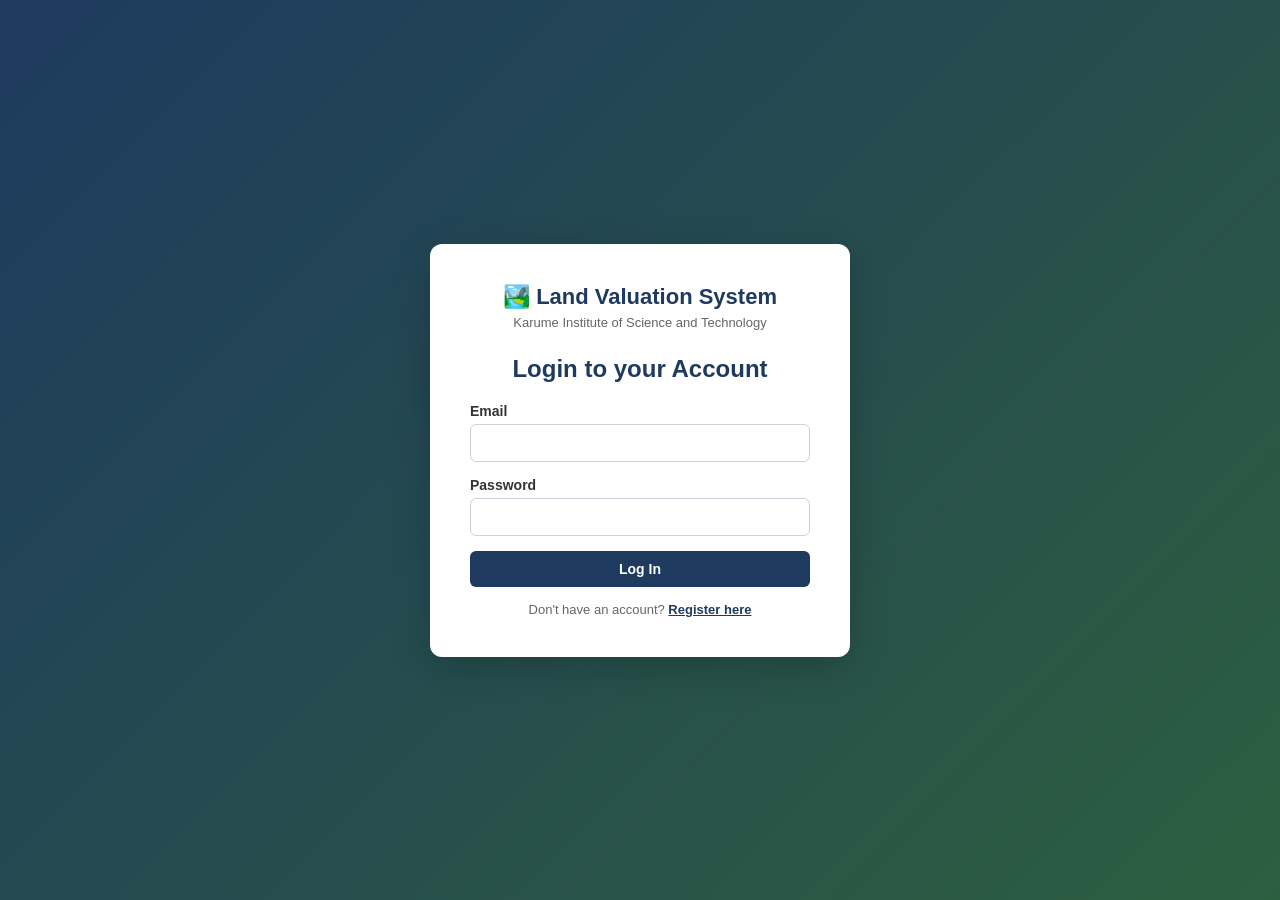
==== index.html @ 7e34d481 "first changes" ====
<!DOCTYPE html>
<html lang="en">
<head>
  <meta charset="UTF-8">
  <meta name="viewport" content="width=device-width, initial-scale=1.0">
  <title>Login — Land Valuation System</title>
  <link rel="stylesheet" href="css/style.css">
</head>
<body>

<div class="auth-wrap">
  <div class="auth-card">
    <div class="auth-logo">
      <h1>🏞️ Land Valuation System</h1>
      <p>Karume Institute of Science and Technology</p>
    </div>
    <h2>Login to your Account</h2>

    <div id="alertContainer"></div>

  
    <form id="loginForm">
      <div class="form-group">
        <label>Email</label>
        <input type="email" id="loginEmail" required>
      </div>
      <div class="form-group">
        <label>Password</label>
        <input type="password" id="loginPassword" required>
      </div>
      <button type="submit" class="btn btn-primary btn-block">Log In</button>
    </form>
    <div class="auth-switch">
      Don't have an account? <a href="register.html">Register here</a>
    </div>
  </div>
</div>

<script src="js/app.js"></script>
<script>
  // Demo account auto-fill
  document.querySelectorAll('[data-demo]').forEach(el => {
    el.addEventListener('click', () => {
      document.getElementById('loginEmail').value = el.dataset.demo;
      document.getElementById('loginPassword').value = '1234';
    });
  });

  // Login form submit
  document.getElementById('loginForm').addEventListener('submit', async (e) => {
    e.preventDefault();
    const email    = document.getElementById('loginEmail').value.trim();
    const password = document.getElementById('loginPassword').value;
    const alertBox = document.getElementById('alertContainer');

    const data = await apiPost('login.php', { email, password });
    if (data.success) {
      window.location.href = 'dashboard.html';
    } else {
      showAlert(alertBox, 'error', data.message || 'Login failed.');
    }
  });

  // If already logged in, redirect
  apiGet('get_current_user.php').then(d => {
    if (d.success) window.location.href = 'dashboard.html';
  });
</script>
</body>
</html>
---- css/style.css ----
/* ============================================================
   LAND VALUATION MANAGEMENT SYSTEM - MAIN STYLESHEET
   ============================================================ */

* { box-sizing: border-box; margin: 0; padding: 0; }
body {
  font-family: 'Segoe UI', Tahoma, sans-serif;
  background: #f3f5f9;
  color: #222;
  min-height: 100vh;
}

/* ===== AUTH PAGES ===== */
.auth-wrap {
  min-height: 100vh;
  display: flex;
  align-items: center;
  justify-content: center;
  background: linear-gradient(135deg, #1e3a5f 0%, #2d5f3f 100%);
  padding: 20px;
}
.auth-card {
  background: #fff;
  border-radius: 12px;
  padding: 40px;
  width: 100%;
  max-width: 420px;
  box-shadow: 0 10px 40px rgba(0,0,0,0.2);
}
.auth-logo { text-align: center; margin-bottom: 25px; }
.auth-logo h1 { color: #1e3a5f; font-size: 22px; margin-bottom: 5px; }
.auth-logo p { color: #666; font-size: 13px; }
.auth-card h2 { text-align: center; margin-bottom: 20px; color: #1e3a5f; }
.form-group { margin-bottom: 15px; }
.form-group label {
  display: block;
  margin-bottom: 5px;
  font-weight: 600;
  font-size: 14px;
  color: #333;
}
.form-group input, .form-group select, .form-group textarea {
  width: 100%;
  padding: 10px 12px;
  border: 1px solid #ccd2db;
  border-radius: 6px;
  font-size: 14px;
  font-family: inherit;
}
.form-group input:focus, .form-group select:focus, .form-group textarea:focus {
  outline: none;
  border-color: #1e3a5f;
  box-shadow: 0 0 0 3px rgba(30,58,95,0.1);
}
.btn {
  padding: 10px 20px;
  border: none;
  border-radius: 6px;
  cursor: pointer;
  font-size: 14px;
  font-weight: 600;
  transition: all 0.2s;
  text-decoration: none;
  display: inline-block;
}
.btn-primary { background: #1e3a5f; color: #fff; }
.btn-primary:hover { background: #2d5080; }
.btn-success { background: #2d5f3f; color: #fff; }
.btn-success:hover { background: #3d7f53; }
.btn-danger { background: #c0392b; color: #fff; }
.btn-danger:hover { background: #a93226; }
.btn-secondary { background: #6c757d; color: #fff; }
.btn-secondary:hover { background: #5a6268; }
.btn-block { width: 100%; }
.btn-sm { padding: 5px 10px; font-size: 12px; }
.auth-switch {
  text-align: center;
  margin-top: 15px;
  font-size: 13px;
  color: #666;
}
.auth-switch a {
  color: #1e3a5f;
  cursor: pointer;
  font-weight: 600;
  text-decoration: underline;
}
.demo-box {
  background: #fff8e1;
  border: 1px dashed #e0a800;
  padding: 10px;
  border-radius: 6px;
  margin-bottom: 15px;
  font-size: 12px;
  color: #6b5500;
}
.demo-box strong { color: #4a3b00; }
.demo-box code {
  background: #fff;
  padding: 1px 5px;
  border-radius: 3px;
  font-family: monospace;
  cursor: pointer;
}
.demo-box code:hover { background: #fff3c4; }

/* ===== MAIN APP LAYOUT ===== */
.app-layout {
  display: grid;
  grid-template-columns: 240px 1fr;
  grid-template-rows: 60px 1fr;
  grid-template-areas: "sidebar topbar" "sidebar main";
  min-height: 100vh;
}
.topbar {
  grid-area: topbar;
  background: #fff;
  border-bottom: 1px solid #e0e4eb;
  display: flex;
  align-items: center;
  justify-content: space-between;
  padding: 0 25px;
  box-shadow: 0 2px 4px rgba(0,0,0,0.03);
}
.topbar h1 { font-size: 17px; color: #1e3a5f; }
.user-chip { display: flex; align-items: center; gap: 10px; }
.user-avatar {
  width: 34px;
  height: 34px;
  border-radius: 50%;
  background: #1e3a5f;
  color: #fff;
  display: flex;
  align-items: center;
  justify-content: center;
  font-weight: 700;
  font-size: 13px;
}
.user-info { font-size: 13px; }
.user-info .name { font-weight: 600; }
.user-info .role {
  color: #6c757d;
  font-size: 11px;
  text-transform: uppercase;
}
.sidebar {
  grid-area: sidebar;
  background: #1e3a5f;
  color: #fff;
  padding: 20px 0;
}
.sidebar-brand {
  padding: 0 20px 20px;
  border-bottom: 1px solid rgba(255,255,255,0.1);
  margin-bottom: 15px;
}
.sidebar-brand h2 { font-size: 16px; font-weight: 700; }
.sidebar-brand p { font-size: 11px; opacity: 0.7; margin-top: 2px; }
.nav-item {
  padding: 11px 20px;
  cursor: pointer;
  font-size: 14px;
  display: flex;
  align-items: center;
  gap: 10px;
  border-left: 3px solid transparent;
  transition: all 0.2s;
  color: #fff;
  text-decoration: none;
}
.nav-item:hover { background: rgba(255,255,255,0.08); }
.nav-item.active {
  background: rgba(255,255,255,0.12);
  border-left-color: #f0b429;
  font-weight: 600;
}
.nav-icon { font-size: 16px; }
.main {
  grid-area: main;
  padding: 25px;
  overflow-y: auto;
}
.page-header { margin-bottom: 20px; }
.page-header h1 { color: #1e3a5f; font-size: 22px; margin-bottom: 5px; }
.page-header p { color: #6c757d; font-size: 13px; }

/* ===== CARDS & STATS ===== */
.card {
  background: #fff;
  border-radius: 8px;
  padding: 20px;
  box-shadow: 0 1px 3px rgba(0,0,0,0.05);
  margin-bottom: 15px;
}
.stats-grid {
  display: grid;
  grid-template-columns: repeat(auto-fit, minmax(200px, 1fr));
  gap: 15px;
  margin-bottom: 20px;
}
.stat-card {
  background: #fff;
  padding: 20px;
  border-radius: 8px;
  border-left: 4px solid #1e3a5f;
  box-shadow: 0 1px 3px rgba(0,0,0,0.05);
}
.stat-card.green { border-left-color: #2d5f3f; }
.stat-card.gold  { border-left-color: #f0b429; }
.stat-card.red   { border-left-color: #c0392b; }
.stat-card .label {
  font-size: 12px;
  color: #6c757d;
  text-transform: uppercase;
  font-weight: 600;
  letter-spacing: 0.5px;
}
.stat-card .value {
  font-size: 26px;
  font-weight: 700;
  color: #1e3a5f;
  margin-top: 5px;
}
.stat-card .sub { font-size: 12px; color: #6c757d; margin-top: 4px; }

/* ===== TABLES ===== */
table { width: 100%; border-collapse: collapse; font-size: 13px; }
thead tr { background: #f3f5f9; border-bottom: 2px solid #e0e4eb; }
th {
  text-align: left;
  padding: 12px;
  font-weight: 600;
  color: #1e3a5f;
  text-transform: uppercase;
  font-size: 11px;
  letter-spacing: 0.5px;
}
td { padding: 12px; border-bottom: 1px solid #f0f2f6; }
tbody tr:hover { background: #fafbfd; }

/* ===== BADGES ===== */
.badge {
  display: inline-block;
  padding: 3px 10px;
  border-radius: 12px;
  font-size: 11px;
  font-weight: 600;
  text-transform: uppercase;
}
.badge-pending   { background: #fff3c4; color: #8a6d00; }
.badge-valued    { background: #cfe8ff; color: #0b4a7a; }
.badge-approved  { background: #d4edda; color: #1e5631; }
.badge-sold      { background: #e2d6f3; color: #4a1d7a; }
.badge-rejected  { background: #f5c6cb; color: #721c24; }
.badge-seller    { background: #d1ecf1; color: #0c5460; }
.badge-buyer     { background: #d4edda; color: #1e5631; }
.badge-authority { background: #fff3c4; color: #8a6d00; }
.badge-admin     { background: #f8d7da; color: #721c24; }

/* ===== LAND CARDS (GRID) ===== */
.land-grid {
  display: grid;
  grid-template-columns: repeat(auto-fill, minmax(280px, 1fr));
  gap: 15px;
}
.land-card {
  background: #fff;
  border-radius: 8px;
  overflow: hidden;
  box-shadow: 0 1px 3px rgba(0,0,0,0.05);
  cursor: pointer;
  transition: all 0.2s;
  border: 1px solid #e0e4eb;
  text-decoration: none;
  color: inherit;
  display: block;
}
.land-card:hover {
  transform: translateY(-2px);
  box-shadow: 0 4px 12px rgba(0,0,0,0.1);
}
.land-card-image {
  height: 130px;
  background: linear-gradient(135deg, #2d5f3f, #1e3a5f);
  color: #fff;
  display: flex;
  align-items: center;
  justify-content: center;
  font-size: 40px;
}
.land-card-body { padding: 15px; }
.land-card-body h3 { color: #1e3a5f; font-size: 15px; margin-bottom: 5px; }
.land-card-body .loc { color: #6c757d; font-size: 12px; margin-bottom: 10px; }
.land-card-body .meta {
  display: flex;
  justify-content: space-between;
  font-size: 12px;
  color: #6c757d;
  margin-bottom: 10px;
}
.land-card-body .price { color: #2d5f3f; font-weight: 700; font-size: 15px; }

/* ===== DETAILS PAGE ===== */
.detail-grid {
  display: grid;
  grid-template-columns: 2fr 1fr;
  gap: 20px;
}
.detail-row {
  display: flex;
  justify-content: space-between;
  padding: 10px 0;
  border-bottom: 1px solid #f0f2f6;
  font-size: 14px;
}
.detail-row:last-child { border-bottom: none; }
.detail-row .key { color: #6c757d; }
.detail-row .val { font-weight: 600; color: #1e3a5f; }
h3.section-title {
  color: #1e3a5f;
  font-size: 16px;
  margin-bottom: 12px;
  padding-bottom: 8px;
  border-bottom: 2px solid #f0f2f6;
}

/* ===== VALUATION DISPLAY ===== */
.valuation-box {
  background: linear-gradient(135deg, #1e3a5f, #2d5f3f);
  color: #fff;
  padding: 25px;
  border-radius: 10px;
  text-align: center;
}
.valuation-box .label {
  font-size: 13px;
  opacity: 0.9;
  text-transform: uppercase;
  letter-spacing: 1px;
}
.valuation-box .value { font-size: 32px; font-weight: 700; margin-top: 8px; }
.valuation-box .note  { font-size: 12px; opacity: 0.8; margin-top: 8px; }
.breakdown {
  background: #f8f9fa;
  padding: 15px;
  border-radius: 6px;
  margin-top: 15px;
}
.breakdown-row {
  display: flex;
  justify-content: space-between;
  padding: 6px 0;
  font-size: 13px;
}
.breakdown-row.total {
  border-top: 2px solid #1e3a5f;
  padding-top: 10px;
  margin-top: 6px;
  font-weight: 700;
  font-size: 15px;
  color: #1e3a5f;
}
.breakdown-row .mult { color: #2d5f3f; font-weight: 600; }

/* ===== MODAL ===== */
.modal-backdrop {
  position: fixed;
  inset: 0;
  background: rgba(0,0,0,0.55);
  display: flex;
  align-items: center;
  justify-content: center;
  z-index: 1000;
  padding: 20px;
}
.modal {
  background: #fff;
  border-radius: 10px;
  padding: 25px;
  width: 100%;
  max-width: 500px;
  max-height: 90vh;
  overflow-y: auto;
}
.modal h2 { color: #1e3a5f; margin-bottom: 15px; }
.modal-actions {
  display: flex;
  gap: 10px;
  justify-content: flex-end;
  margin-top: 20px;
}

/* ===== RECEIPT ===== */
.receipt {
  background: #fff;
  border: 1px solid #e0e4eb;
  border-radius: 8px;
  padding: 20px;
  font-family: 'Consolas', monospace;
  font-size: 13px;
}
.receipt-header {
  text-align: center;
  border-bottom: 2px dashed #ccd2db;
  padding-bottom: 15px;
  margin-bottom: 15px;
}
.receipt-header h3 {
  color: #1e3a5f;
  font-family: 'Segoe UI', sans-serif;
  font-size: 16px;
}
.receipt-header p { color: #6c757d; font-size: 11px; }
.receipt-row {
  display: flex;
  justify-content: space-between;
  padding: 4px 0;
}
.receipt-row .key { color: #6c757d; }
.receipt-row .val { color: #1e3a5f; font-weight: 700; }
.receipt-total {
  border-top: 2px dashed #ccd2db;
  margin-top: 10px;
  padding-top: 10px;
  font-size: 14px;
}
.success-icon {
  width: 70px;
  height: 70px;
  border-radius: 50%;
  background: #2d5f3f;
  color: #fff;
  margin: 0 auto 15px;
  display: flex;
  align-items: center;
  justify-content: center;
  font-size: 40px;
  animation: pop 0.4s ease-out;
}
@keyframes pop {
  0% { transform: scale(0); }
  70% { transform: scale(1.1); }
  100% { transform: scale(1); }
}

/* ===== PROCESSING SPINNER ===== */
.spinner {
  width: 50px;
  height: 50px;
  border: 4px solid #e0e4eb;
  border-top-color: #1e3a5f;
  border-radius: 50%;
  margin: 0 auto 15px;
  animation: spin 1s linear infinite;
}
@keyframes spin { to { transform: rotate(360deg); } }

/* ===== ALERTS ===== */
.alert {
  padding: 12px 15px;
  border-radius: 6px;
  margin-bottom: 15px;
  font-size: 14px;
}
.alert-success { background: #d4edda; color: #1e5631; border: 1px solid #c3e6cb; }
.alert-error   { background: #f8d7da; color: #721c24; border: 1px solid #f5c6cb; }
.alert-info    { background: #cfe8ff; color: #0b4a7a; border: 1px solid #b8daff; }

/* ===== UTILITIES ===== */
.flex { display: flex; }
.flex-between { display: flex; justify-content: space-between; align-items: center; }
.gap-10 { gap: 10px; }
.mt-10 { margin-top: 10px; }
.mt-20 { margin-top: 20px; }
.mb-10 { margin-bottom: 10px; }
.mb-20 { margin-bottom: 20px; }
.text-center { text-align: center; }
.text-muted { color: #6c757d; }
.grid-2 { display: grid; grid-template-columns: 1fr 1fr; gap: 12px; }
.hidden { display: none !important; }

@media (max-width: 768px) {
  .app-layout {
    grid-template-columns: 1fr;
    grid-template-areas: "topbar" "main";
  }
  .sidebar { display: none; }
  .detail-grid { grid-template-columns: 1fr; }
}
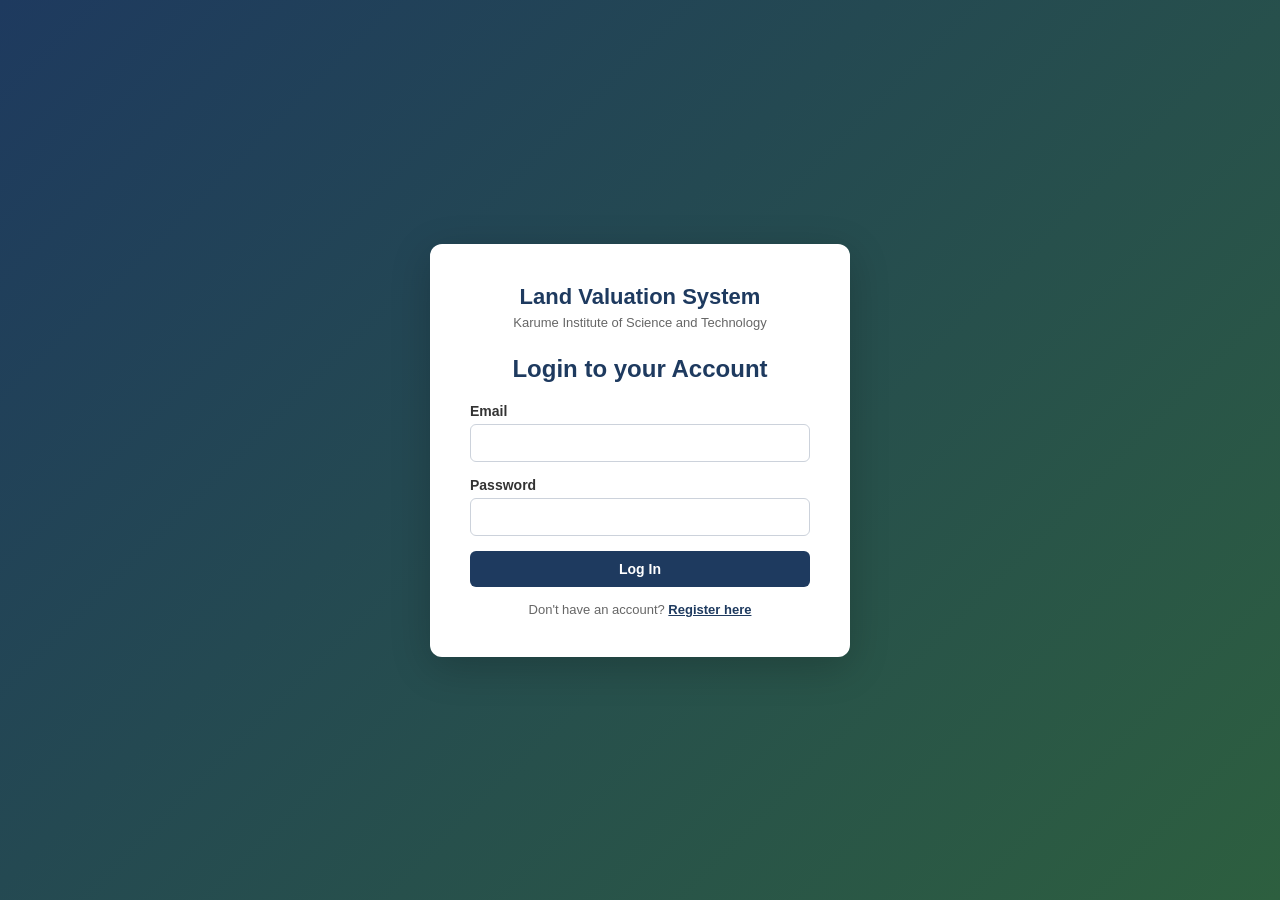
==== commit 63c095e6: "changes lasts" ====
--- a/index.html
+++ b/index.html
@@ -11,7 +11,7 @@
 <div class="auth-wrap">
   <div class="auth-card">
     <div class="auth-logo">
-      <h1>🏞️ Land Valuation System</h1>
+      <h1>Land Valuation System</h1>
       <p>Karume Institute of Science and Technology</p>
     </div>
     <h2>Login to your Account</h2>
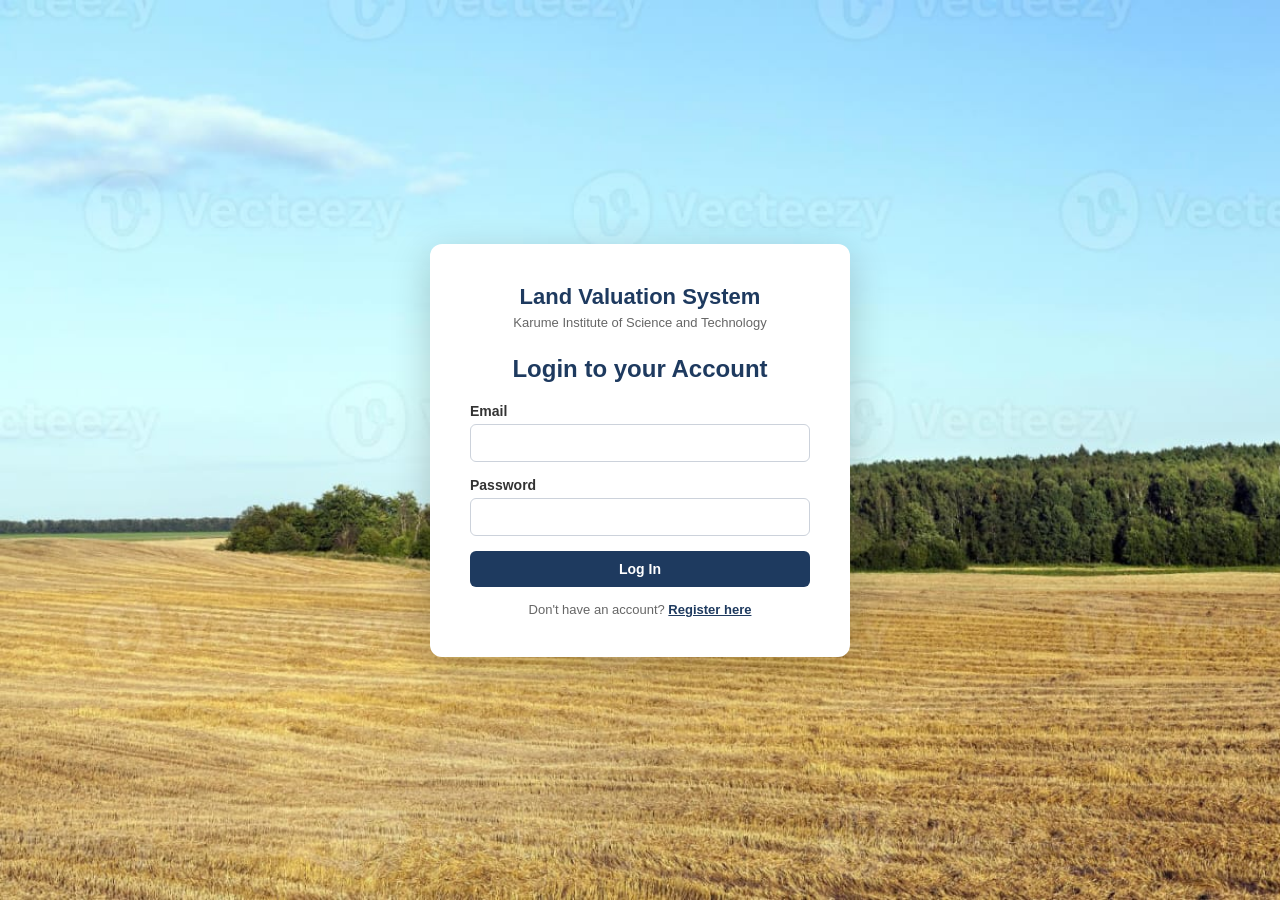
==== commit 7d774de4: "last change 21/05" ====
--- a/index.html
+++ b/index.html
@@ -6,7 +6,8 @@
   <title>Login — Land Valuation System</title>
   <link rel="stylesheet" href="css/style.css">
 </head>
-<body>
+
+<body class="all_page">
 
 <div class="auth-wrap">
   <div class="auth-card">
--- a/css/style.css
+++ b/css/style.css
@@ -5,7 +5,7 @@
 * { box-sizing: border-box; margin: 0; padding: 0; }
 body {
   font-family: 'Segoe UI', Tahoma, sans-serif;
-  background: #f3f5f9;
+  background: whitesmoke;
   color: #222;
   min-height: 100vh;
 }
@@ -16,7 +16,9 @@
   display: flex;
   align-items: center;
   justify-content: center;
-  background: linear-gradient(135deg, #1e3a5f 0%, #2d5f3f 100%);
+  background-image: url("../uploads/image1.jpeg");
+  background-repeat: no-repeat;
+  background-size: cover;
   padding: 20px;
 }
 .auth-card {
@@ -102,6 +104,7 @@
   font-family: monospace;
   cursor: pointer;
 }
+
 .demo-box code:hover { background: #fff3c4; }
 
 /* ===== MAIN APP LAYOUT ===== */
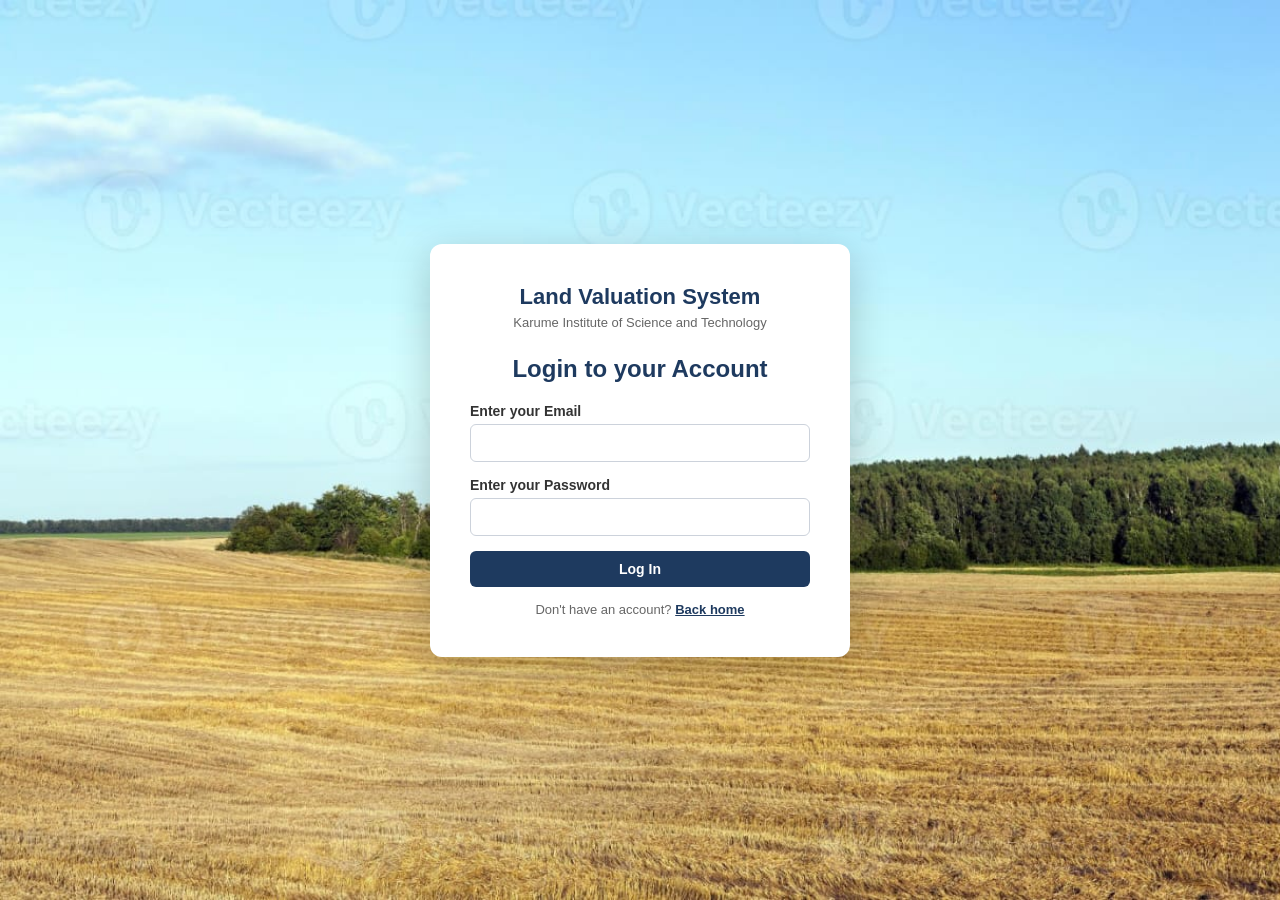
==== commit f0573a9b: "last changes1" ====
--- a/index.html
+++ b/index.html
@@ -22,17 +22,17 @@
   
     <form id="loginForm">
       <div class="form-group">
-        <label>Email</label>
+        <label>Enter your Email</label>
         <input type="email" id="loginEmail" required>
       </div>
       <div class="form-group">
-        <label>Password</label>
+        <label>Enter your Password</label>
         <input type="password" id="loginPassword" required>
       </div>
       <button type="submit" class="btn btn-primary btn-block">Log In</button>
     </form>
     <div class="auth-switch">
-      Don't have an account? <a href="register.html">Register here</a>
+      Don't have an account? <a href="viwanja.php">Back home</a>
     </div>
   </div>
 </div>
